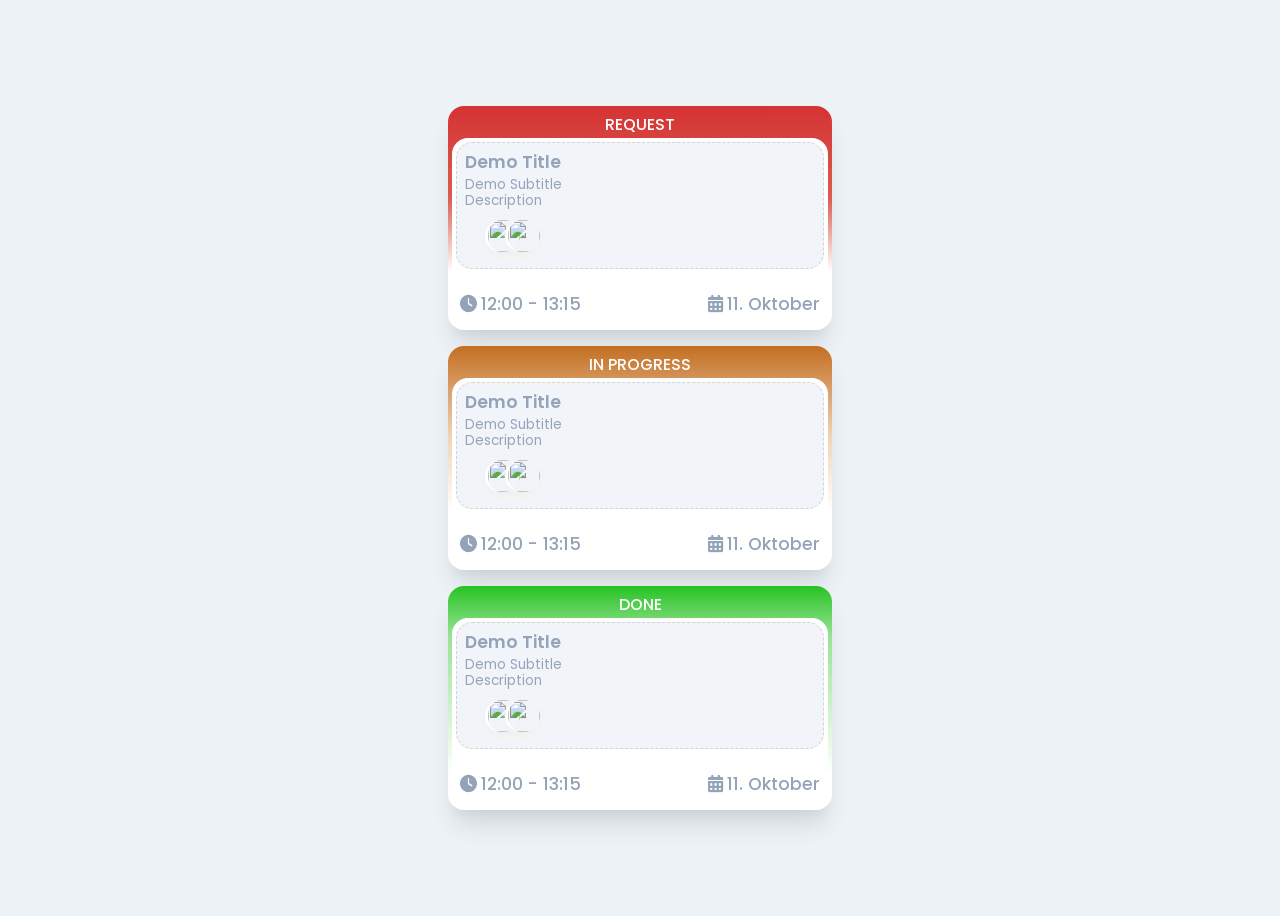
==== index.html @ 045bea0b "init" ====
<!DOCTYPE html>
<html lang="en">

<head>
    <meta charset=utf-8>
    <title>Cards</title>
    <link rel="stylesheet" href="./style.css">
    </style>

</head>

<body class="antialiased bg-gray-200">
    <div class="max-w-6xl mx-auto">
        <div class="flex items-center justify-center min-h-screen">
            <div class="max-w-sm w-full sm:w-1/2 lg:w-1/3 py-6 px-3">
                <div class="card gap-1" data-state="danger">
                    <div class="card-state">Request</div>
                    <div class="card-body">
                        <div class="card-mini">
                            <div class="title">Demo Title</div>
                            <div class="subtitle">Demo Subtitle</div>
                            <div class="description">Description</div>
                            <ul class="avatar-list">
                                <li>
                                    <a href="#"><img src="https://ui-avatars.com/api/?name=Max+Kundenmeister" alt=""
                                            title="Max Kundenmeister" class="rounded-full"></a>
                                </li>
                                <li>
                                    <a href="#"><img src="https://ui-avatars.com/api/?name=Marie+Officekraft" alt=""
                                            title="Marie Officekraft" class="rounded-full"></a>
                                </li>
                                <li>
                                    <a href="#"><img src="https://ui-avatars.com/api/?name=Michael+Experte" alt=""
                                            title="Michael Experte" class="rounded-full"></a>
                                </li>

                            </ul>
                        </div>
                        <div class="range" data-type="date">12:00 - 13:15</div>
                        <div class="date">11. Oktober</div>
                    </div>
                </div>
                <div class="card gap-1" data-state="warning">
                    <div class="card-state">In Progress</div>
                    <div class="card-body">
                        <div class="card-mini">
                            <div class="title">Demo Title</div>
                            <div class="subtitle">Demo Subtitle</div>
                            <div class="description">Description</div>
                            <ul class="avatar-list">
                                <li>
                                    <a href="#"><img src="https://ui-avatars.com/api/?name=Max+Kundenmeister" alt=""
                                            title="Max Kundenmeister" class="rounded-full"></a>
                                </li>
                                <li>
                                    <a href="#"><img src="https://ui-avatars.com/api/?name=Marie+Officekraft" alt=""
                                            title="Marie Officekraft" class="rounded-full"></a>
                                </li>
                                <li>
                                    <a href="#"><img src="https://ui-avatars.com/api/?name=Michael+Experte" alt=""
                                            title="Michael Experte" class="rounded-full"></a>
                                </li>

                            </ul>
                        </div>
                        <div class="range">12:00 - 13:15</div>
                        <div class="date">11. Oktober</div>
                    </div>
                </div>
                <div class="card" data-state="success">
                    <div class="card-state">Done</div>
                    <div class="card-body">
                        <div class="card-mini">
                            <div class="title">Demo Title</div>
                            <div class="subtitle">Demo Subtitle</div>
                            <div class="description">Description</div>
                            <ul class="avatar-list">
                                <li>
                                    <a href="#"><img src="https://ui-avatars.com/api/?name=Max+Kundenmeister" alt=""
                                            title="Max Kundenmeister" class="rounded-full"></a>
                                </li>
                                <li>
                                    <a href="#"><img src="https://ui-avatars.com/api/?name=Marie+Officekraft" alt=""
                                            title="Marie Officekraft" class="rounded-full"></a>
                                </li>
                                <li>
                                    <a href="#"><img src="https://ui-avatars.com/api/?name=Michael+Experte" alt=""
                                            title="Michael Experte" class="rounded-full"></a>
                                </li>

                            </ul>
                        </div>
                        <div class="range">12:00 - 13:15</div>
                        <div class="date">11. Oktober</div>
                    </div>
                </div>
            </div>
        </div>
    </div>
</body>

</html>
---- style.css ----
@import url("https://fonts.googleapis.com/css2?family=Oswald:wght@200..700&family=Poppins:ital,wght@0,100;0,200;0,300;0,400;0,500;0,600;0,700;0,800;0,900;1,100;1,200;1,300;1,400;1,500;1,600;1,700;1,800;1,900&family=Roboto+Condensed:ital,wght@0,100..900;1,100..900&family=Roboto:ital,wght@0,100;0,300;0,400;0,500;0,700;0,900;1,100;1,300;1,400;1,500;1,700;1,900&display=swap");
@font-face {
  font-family: "Font Awesome";
  src: url("assets/fonts/fa/fa-solid-900.eot");
  src: url("assets/fonts/fa/fa-solid-900.woff2") format("woff2"),
    url("assets/fonts/fa/fa-solid-900.woff") format("woff"),
    url("assets/fonts/fa/fa-solid-900.ttf") format("truetype"),
    url("assets/fonts/fa/fa-solid-900.svg#fontawesomesolid") format("svg");
}


:root {
  --list-icon-size: 32px;
  --oswald: "Oswald", sans-serif;
  --poppins: "Poppins", sans-serif;
  --roboto-condensed: "Roboto Condensed", sans-serif;
  --roboto: "Roboto", sans-serif;
  --font-title: var(--poppins);
  --font-sub: var(--poppins);
  --font-state: var(--poppins);
  --font-range: var(--poppins);
  --font-date: var(--poppins);
}

.antialiased {
  -webkit-font-smoothing: antialiased;
  -moz-osx-font-smoothing: grayscale;
}


.bg-gray-200 {
  background-color: #edf2f7;
}

.bg-slate-100 {
  background-color: #f1f5f9;
}

*,
::after,
::before {
  border-width: 0;
  border-style: solid;
  border-color: #e2e8f0;
}

*,
::after,
::before {
  box-sizing: inherit;
}

body {
  display: block;
  margin: 8px;
}

.grid {
  display: grid;
}

.gap-1 {
  margin-bottom: 1rem;
}

.max-w-6xl {
  max-width: 72rem;
}

.mx-auto {
  margin-left: auto;
  margin-right: auto;
}

.min-h-screen {
  min-height: 100vh;
}
.justify-center {
  justify-content: center;
}
.items-center {
  align-items: center;
}
.flex {
  display: flex;
}

@media (min-width: 1024px) {
  .lg\:w-1\/3 {
    width: 33.33333%;
  }
}
@media (min-width: 640px) {
  .sm\:w-1\/2 {
    width: 50%;
  }
}
.w-full {
  width: 100%;
}
.py-6 {
  padding-top: 1.5rem;
  padding-bottom: 1.5rem;
}
.px-3 {
  padding-left: 0.75rem;
  padding-right: 0.75rem;
}
.max-w-sm {
  max-width: 24rem;
}

.card {
  max-height: 16rem;
  height: 14rem;
  overflow: hidden;
  padding-top: 0rem;
  padding-bottom: 0rem;
  padding-left: 0.25rem;
  padding-right: 0.25rem;
  box-shadow: 0 20px 25px -5px rgba(0, 0, 0, 0.1),
    0 10px 10px -5px rgba(0, 0, 0, 0.04);
  border-radius: 1rem;
}

.card[data-state="success"] {
  background: rgb(39, 195, 34);
  background: linear-gradient(
    180deg,
    rgba(39, 195, 34, 1) 0%,
    rgba(151, 226, 149, 1) 22%,
    rgba(255, 255, 255, 1) 84%
  );
}
.card[data-state="warning"] {
  background: rgb(195, 111, 34);
  background: linear-gradient(
    180deg,
    rgba(195, 111, 34, 1) 0%,
    rgba(241, 212, 185, 1) 41%,
    rgba(255, 255, 255, 1) 74%
  );
}
.card[data-state="danger"] {
  background: rgb(213, 51, 51);
  background: linear-gradient(
    180deg,
    rgba(213, 51, 51, 1) 0%,
    rgba(218, 93, 81, 1) 41%,
    rgba(255, 255, 255, 1) 74%
  );
}

.card-state {
  position: relative;
  width: 100%;
  display: flex;
  justify-content: center;
  color: white;
  font-family: var(--font-state);
  font-weight: 500;
  text-transform: uppercase;
  top: 6px;
  height: 1.2rem;
}

.card-body {
  position: relative;
  top: 0.8rem;
  background-color: white;
  border-radius: 1rem;
  height: 80%;
  width: 100%;
}
.date {
  position: absolute;
  bottom: 0;
  right: 0;
  padding-right: 0.5rem;
  color: #94a3b8;
  font-family: var(--font-date);
  font-weight: 500;
  font-size: 13pt;
}

.date::before {
  content: "\f073";
  font-family: "Font Awesome";
  margin-right: 0.25rem;
}

.range {
  position: absolute;
  bottom: 0;
  left: 0;
  padding-left: 0.5rem;
  color: #94a3b8;
  font-family: var(--font-range);
  font-weight: 500;
  font-size: 13pt;
}

.range::before {
  content: "\f017";
  font-family: "Font Awesome";
  margin-right: 0.25rem;
}

.title {
  font-family: var(--font-title);
  position: absolute;
  top: 0.4rem;
  left: 0;
  padding-left: 0.5rem;
  color: #94a3b8;
  font-weight: 600;
  font-size: 13pt;
}
.subtitle {
  font-family: var(--font-title);
  position: absolute;
  top: 2rem;
  left: 0;
  padding-left: 0.5rem;
  color: #94a3b8;
  font-weight: 400;
  font-size: 10pt;
}
.description {
  font-family: var(--font-title);
  position: absolute;
  top: 3rem;
  left: 0;
  padding-left: 0.5rem;
  color: #94a3b8;
  font-weight: 400;
  font-size: 10pt;
}
.card-mini {
  position: relative;
  border-radius: 1rem;
  border: 1px dashed lightgrey;
  top: 4px;
  height: 70%;
  margin-left: 4px;
  margin-right: 4px;
  background-color: #f1f5f9;
}
ul.avatar-list {
  position: absolute;
  bottom: 0;
  left: 0;
  padding-left: 0.5rem;
}

ul.avatar-list li {
  display: inline-block;
  vertical-align: middle;
  width: var(--list-icon-size);
  height: var(--list-icon-size);
}

ul.avatar-list li a {
  display: inline-block;
}

ul.avatar-list li + li {
  margin-left: calc(var(--list-icon-size) * -0.5);
}

ul.avatar-list li + li > a > img {
  box-shadow: 0 6px 9px #f1f1f1;
  border-left: 3px solid #fff;
  width: var(--list-icon-size);
  height: var(--list-icon-size);
  transition: border 0.3s ease-in, box-shadow 0.2s ease-in;
}

ul.avatar-list li > a:hover img {
  position: relative;
  z-index: 5;
  box-shadow: 0 3px 3px #c5c5c5;
}

ul.avatar-list li span {
  text-align: center;
  color: #8e8e8e;
  display: table;
  border-radius: 50%;
  width: var(--list-icon-size);
  height: var(--list-icon-size);
  font-size: 17px;
  background-color: #fff;
  box-shadow: 0 6px 9px #f1f1f1;
  border-left: 2px solid #fff;
}

ul.avatar-list li span i {
  display: table-cell;
  vertical-align: middle;
  font-size: calc(var(--list-icon-size) * 0.4);
}

ul.avatar-list li span > i:after {
  content: "+";
}

.rounded-full {
  border-radius: 9999px;
}

img,
video {
  max-width: 100%;
  height: auto;
}

audio,
canvas,
embed,
iframe,
img,
object,
svg,
video {
  display: block;
  vertical-align: middle;
}

img {
  border-style: solid;
}
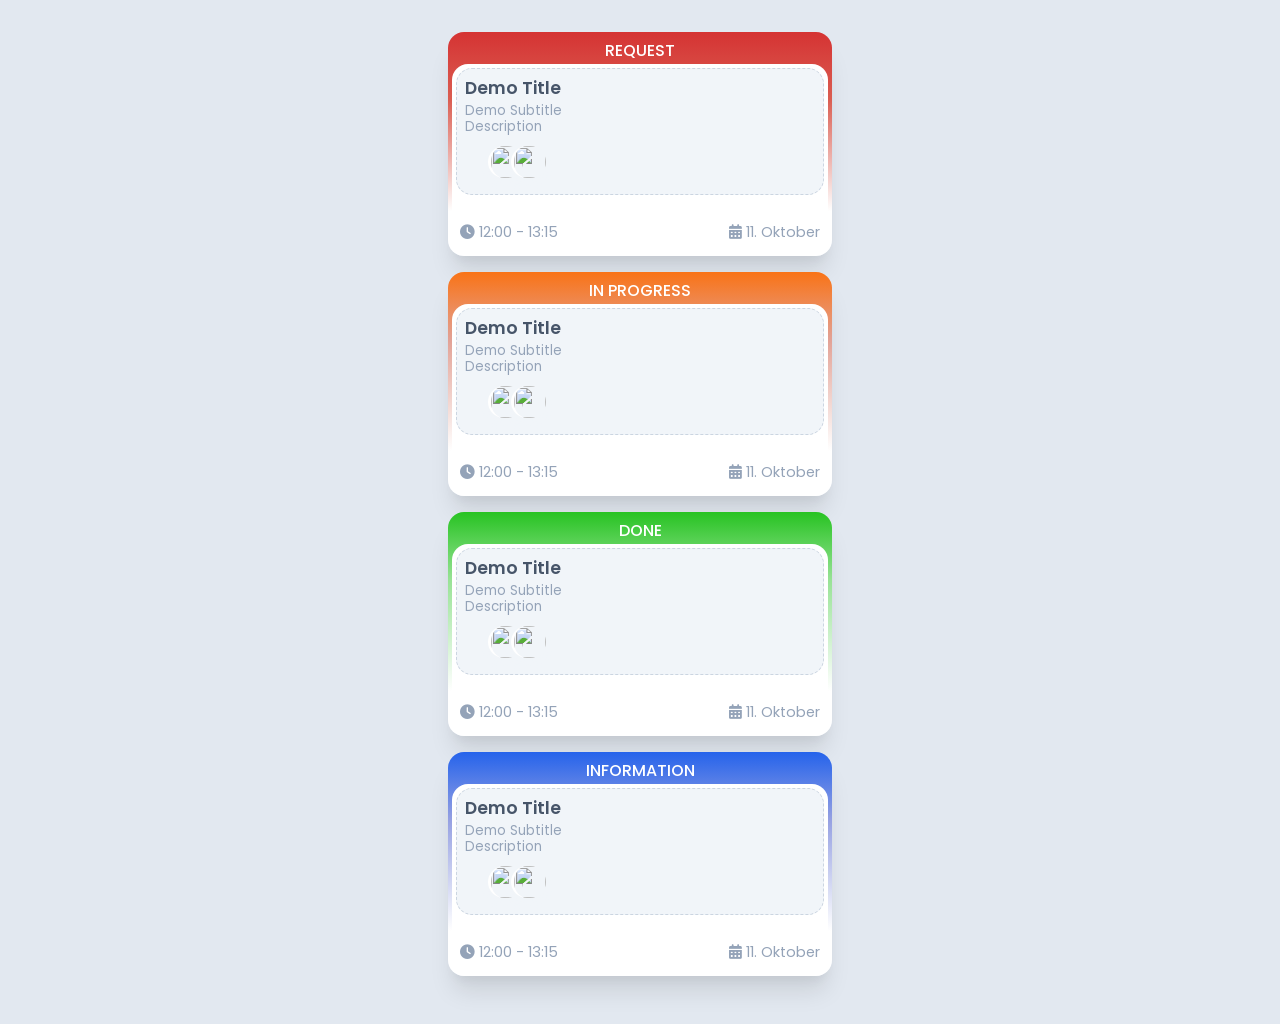
==== commit 34d09ddc: "css colors changed in variables" ====
--- a/index.html
+++ b/index.html
@@ -9,7 +9,7 @@
 
 </head>
 
-<body class="antialiased bg-gray-200">
+<body class="antialiased bg-slate-200">
     <div class="max-w-6xl mx-auto">
         <div class="flex items-center justify-center min-h-screen">
             <div class="max-w-sm w-full sm:w-1/2 lg:w-1/3 py-6 px-3">
@@ -67,7 +67,7 @@
                         <div class="date">11. Oktober</div>
                     </div>
                 </div>
-                <div class="card" data-state="success">
+                <div class="card gap-1" data-state="success">
                     <div class="card-state">Done</div>
                     <div class="card-body">
                         <div class="card-mini">
@@ -94,6 +94,32 @@
                         <div class="date">11. Oktober</div>
                     </div>
                 </div>
+                <div class="card gap-1" data-state="info">
+                    <div class="card-state">Information</div>
+                    <div class="card-body">
+                        <div class="card-mini">
+                            <div class="title">Demo Title</div>
+                            <div class="subtitle">Demo Subtitle</div>
+                            <div class="description">Description</div>
+                            <ul class="avatar-list">
+                                <li>
+                                    <a href="#"><img src="https://ui-avatars.com/api/?name=Max+Kundenmeister" alt=""
+                                            title="Max Kundenmeister" class="rounded-full"></a>
+                                </li>
+                                <li>
+                                    <a href="#"><img src="https://ui-avatars.com/api/?name=Marie+Officekraft" alt=""
+                                            title="Marie Officekraft" class="rounded-full"></a>
+                                </li>
+                                <li>
+                                    <a href="#"><img src="https://ui-avatars.com/api/?name=Michael+Experte" alt=""
+                                            title="Michael Experte" class="rounded-full"></a>
+                                </li>
+                            </ul>
+                        </div>
+                        <div class="range">12:00 - 13:15</div>
+                        <div class="date">11. Oktober</div>
+                    </div>
+                </div>
             </div>
         </div>
     </div>
--- a/style.css
+++ b/style.css
@@ -7,7 +7,6 @@
     url("assets/fonts/fa/fa-solid-900.ttf") format("truetype"),
     url("assets/fonts/fa/fa-solid-900.svg#fontawesomesolid") format("svg");
 }
-
 
 :root {
   --list-icon-size: 32px;
@@ -20,6 +19,28 @@
   --font-state: var(--poppins);
   --font-range: var(--poppins);
   --font-date: var(--poppins);
+  --black10p: rgba(0, 0, 0, 0.1);
+  --black4p: rgba(0, 0, 0, 0.04);
+  --white: rgba(255, 255, 255, 1);
+  --slate100:  rgba(241,245,249,1);
+  --slate200:  rgba(226,232,240,1); 
+  --slate300:  rgba(203,213,225,1);
+  --slate400:  rgba(148,163,184,1);
+  --slate600:  rgba(71,85,105,1);
+  --success100: rgb(39, 195, 34);
+  --success: rgba(39, 195, 34, 1);
+  --success30: rgba(151, 226, 149, 1);
+  --danger100: rgb(213, 51, 51);
+  --danger: rgba(213, 51, 51, 1);
+  --danger30: rgba(218, 93, 81, 1);
+  --info100: rgb(37, 99, 235);
+  --info: rgba(37, 99, 235, 1);
+  --info30: rgba(149, 160, 226, 1);
+  --warning100: rgb(249, 115, 22);
+  --warning: rgba(249, 115, 22, 1);
+  --warning30: rgba(226, 161, 149, 1);
+
+  --offset: -0.4;
 }
 
 .antialiased {
@@ -27,13 +48,12 @@
   -moz-osx-font-smoothing: grayscale;
 }
 
-
-.bg-gray-200 {
-  background-color: #edf2f7;
+.bg-slate-200 {
+  background-color: var(--slate200);
 }
 
 .bg-slate-100 {
-  background-color: #f1f5f9;
+  background-color: var(--slate100);
 }
 
 *,
@@ -41,7 +61,7 @@
 ::before {
   border-width: 0;
   border-style: solid;
-  border-color: #e2e8f0;
+  border-color: var(--slate200);
 }
 
 *,
@@ -118,36 +138,46 @@
   padding-bottom: 0rem;
   padding-left: 0.25rem;
   padding-right: 0.25rem;
-  box-shadow: 0 20px 25px -5px rgba(0, 0, 0, 0.1),
-    0 10px 10px -5px rgba(0, 0, 0, 0.04);
+  box-shadow: 0 20px 25px -5px var(--black10p),
+    0 10px 10px -5px var(--black4p);
   border-radius: 1rem;
 }
 
 .card[data-state="success"] {
-  background: rgb(39, 195, 34);
+  background: var(--success100);
   background: linear-gradient(
     180deg,
-    rgba(39, 195, 34, 1) 0%,
-    rgba(151, 226, 149, 1) 22%,
-    rgba(255, 255, 255, 1) 84%
+    var(--success) 0%,
+    var(--success30) 30%,
+    var(--white) 80%
   );
 }
 .card[data-state="warning"] {
-  background: rgb(195, 111, 34);
+  background:  var(--warning100);
   background: linear-gradient(
     180deg,
-    rgba(195, 111, 34, 1) 0%,
-    rgba(241, 212, 185, 1) 41%,
-    rgba(255, 255, 255, 1) 74%
+    var(--warning) 0%,
+    var(--warning30) 30%,
+    var(--white) 80%
   );
 }
 .card[data-state="danger"] {
-  background: rgb(213, 51, 51);
+  background: var(--danger100);
   background: linear-gradient(
     180deg,
-    rgba(213, 51, 51, 1) 0%,
-    rgba(218, 93, 81, 1) 41%,
-    rgba(255, 255, 255, 1) 74%
+    var(--danger) 0%,
+    var(--danger30) 30%,
+    var(--white) 80%
+  );
+}
+
+.card[data-state="info"] {
+  background: var(--info100);
+  background: linear-gradient(
+    180deg,
+    var(--info) 0%,
+    var(--info30) 30%,
+    var(--white) 80%
   );
 }
 
@@ -156,7 +186,7 @@
   width: 100%;
   display: flex;
   justify-content: center;
-  color: white;
+  color: var(--white);
   font-family: var(--font-state);
   font-weight: 500;
   text-transform: uppercase;
@@ -167,7 +197,7 @@
 .card-body {
   position: relative;
   top: 0.8rem;
-  background-color: white;
+  background-color: var(--white);
   border-radius: 1rem;
   height: 80%;
   width: 100%;
@@ -177,10 +207,10 @@
   bottom: 0;
   right: 0;
   padding-right: 0.5rem;
-  color: #94a3b8;
+  color: var(--slate400);
   font-family: var(--font-date);
-  font-weight: 500;
-  font-size: 13pt;
+  font-weight: 400;
+  font-size: 11pt;
 }
 
 .date::before {
@@ -194,10 +224,10 @@
   bottom: 0;
   left: 0;
   padding-left: 0.5rem;
-  color: #94a3b8;
+  color: var(--slate400);
   font-family: var(--font-range);
-  font-weight: 500;
-  font-size: 13pt;
+  font-weight: 400;
+  font-size: 11pt;
 }
 
 .range::before {
@@ -212,7 +242,7 @@
   top: 0.4rem;
   left: 0;
   padding-left: 0.5rem;
-  color: #94a3b8;
+  color: var(--slate600);
   font-weight: 600;
   font-size: 13pt;
 }
@@ -222,7 +252,7 @@
   top: 2rem;
   left: 0;
   padding-left: 0.5rem;
-  color: #94a3b8;
+  color: var(--slate400);
   font-weight: 400;
   font-size: 10pt;
 }
@@ -232,19 +262,19 @@
   top: 3rem;
   left: 0;
   padding-left: 0.5rem;
-  color: #94a3b8;
+  color: var(--slate400);
   font-weight: 400;
   font-size: 10pt;
 }
 .card-mini {
   position: relative;
   border-radius: 1rem;
-  border: 1px dashed lightgrey;
+  border: 1px dashed var(--slate300);
   top: 4px;
   height: 70%;
   margin-left: 4px;
   margin-right: 4px;
-  background-color: #f1f5f9;
+  background-color: var(--slate100);
 }
 ul.avatar-list {
   position: absolute;
@@ -265,12 +295,12 @@
 }
 
 ul.avatar-list li + li {
-  margin-left: calc(var(--list-icon-size) * -0.5);
+  margin-left: calc(var(--list-icon-size) * var(--offset));
 }
 
 ul.avatar-list li + li > a > img {
-  box-shadow: 0 6px 9px #f1f1f1;
-  border-left: 3px solid #fff;
+  box-shadow: 0 6px 9px var(--slate100);
+  border-left: 3px solid var(--white);
   width: var(--list-icon-size);
   height: var(--list-icon-size);
   transition: border 0.3s ease-in, box-shadow 0.2s ease-in;
@@ -279,20 +309,20 @@
 ul.avatar-list li > a:hover img {
   position: relative;
   z-index: 5;
-  box-shadow: 0 3px 3px #c5c5c5;
+  box-shadow: 0 3px 3px var(--slate300);
 }
 
 ul.avatar-list li span {
   text-align: center;
-  color: #8e8e8e;
+  color: var(--slate400);
   display: table;
   border-radius: 50%;
   width: var(--list-icon-size);
   height: var(--list-icon-size);
   font-size: 17px;
-  background-color: #fff;
-  box-shadow: 0 6px 9px #f1f1f1;
-  border-left: 2px solid #fff;
+  background-color: var(--white);
+  box-shadow: 0 6px 9px var(--slate100);
+  border-left: 2px solid var(--white);
 }
 
 ul.avatar-list li span i {
@@ -324,7 +354,7 @@
 svg,
 video {
   display: block;
-  vertical-align: middle;
+  /* vertical-align: middle; */
 }
 
 img {
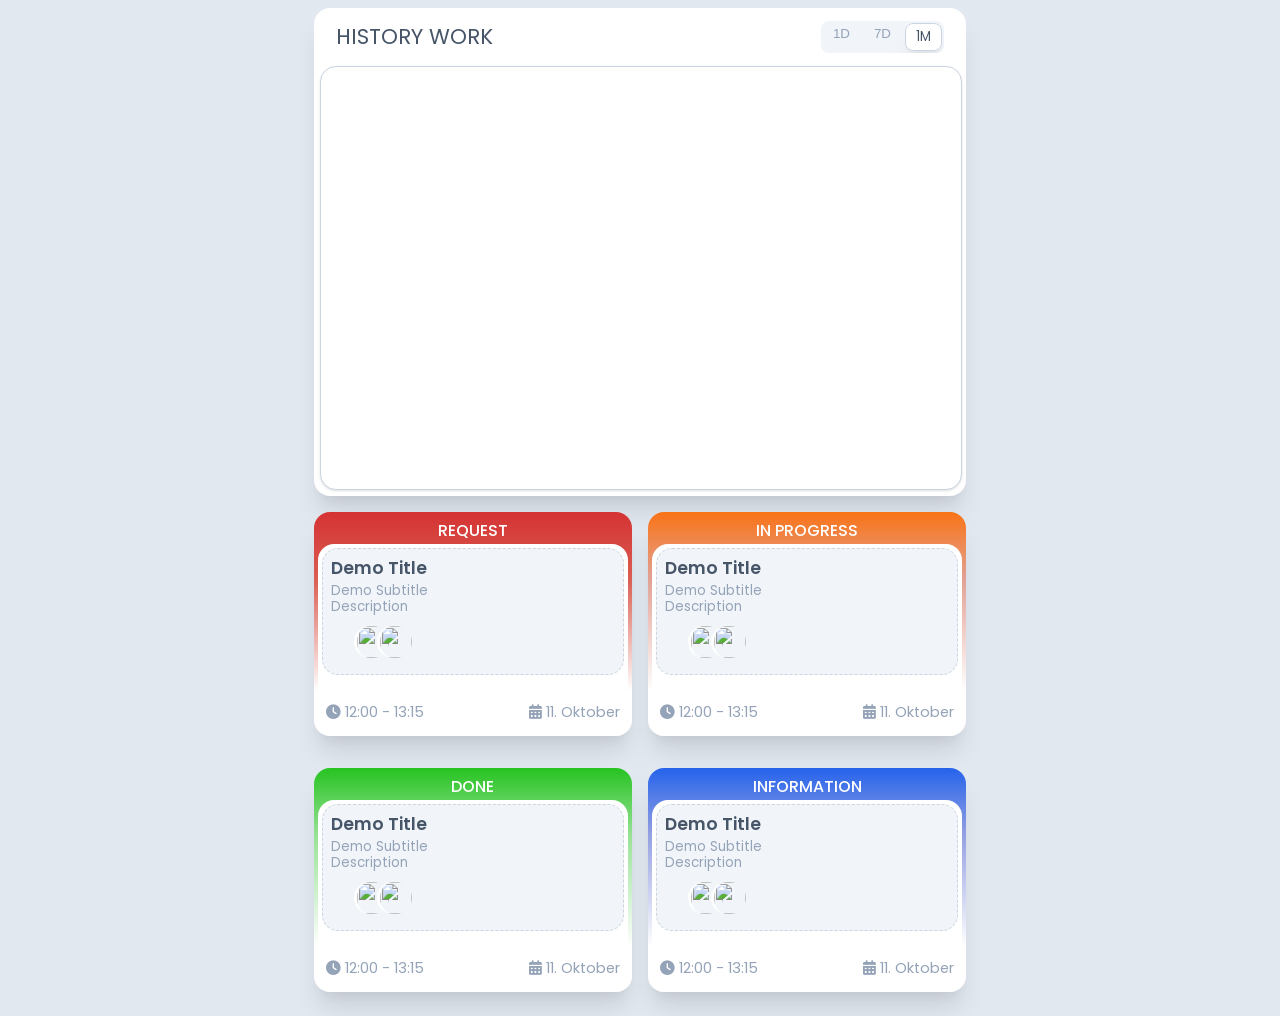
==== commit 747bfcb4: "new popup-card added" ====
--- a/index.html
+++ b/index.html
@@ -12,112 +12,135 @@
 <body class="antialiased bg-slate-200">
     <div class="max-w-6xl mx-auto">
         <div class="flex items-center justify-center min-h-screen">
-            <div class="max-w-sm w-full sm:w-1/2 lg:w-1/3 py-6 px-3">
-                <div class="card gap-1" data-state="danger">
-                    <div class="card-state">Request</div>
-                    <div class="card-body">
-                        <div class="card-mini">
-                            <div class="title">Demo Title</div>
-                            <div class="subtitle">Demo Subtitle</div>
-                            <div class="description">Description</div>
-                            <ul class="avatar-list">
-                                <li>
-                                    <a href="#"><img src="https://ui-avatars.com/api/?name=Max+Kundenmeister" alt=""
-                                            title="Max Kundenmeister" class="rounded-full"></a>
-                                </li>
-                                <li>
-                                    <a href="#"><img src="https://ui-avatars.com/api/?name=Marie+Officekraft" alt=""
-                                            title="Marie Officekraft" class="rounded-full"></a>
-                                </li>
-                                <li>
-                                    <a href="#"><img src="https://ui-avatars.com/api/?name=Michael+Experte" alt=""
-                                            title="Michael Experte" class="rounded-full"></a>
-                                </li>
+            <!-- <div class="max-w-sm w-full sm:w-1/2 lg:w-1/3 py-6 px-3"> -->
+            <div>
+                <div class="popup-card gap-1">
+                    <div class="popup-card-header">
+                        <div class="popup-card-title-left">History Work</div>
+                        <div class="popup-card-select-right">
+                            <!-- <nav> -->
+                                <input type="radio" id="x1" name="x"/>
+                                <label for="x1">1D</label>
+                                
+                                <input type="radio" id="x2" name="x"/>
+                                <label for="x2">7D</label>
+                                
+                                <input type="radio" id="x3" name="x" checked/>
+                                <label for="x3">1M</label>
+                            <!-- </nav> -->
+                        </div>
+                    </div>
+                    <div class="popup-card-body">
 
-                            </ul>
-                        </div>
-                        <div class="range" data-type="date">12:00 - 13:15</div>
-                        <div class="date">11. Oktober</div>
                     </div>
                 </div>
-                <div class="card gap-1" data-state="warning">
-                    <div class="card-state">In Progress</div>
-                    <div class="card-body">
-                        <div class="card-mini">
-                            <div class="title">Demo Title</div>
-                            <div class="subtitle">Demo Subtitle</div>
-                            <div class="description">Description</div>
-                            <ul class="avatar-list">
-                                <li>
-                                    <a href="#"><img src="https://ui-avatars.com/api/?name=Max+Kundenmeister" alt=""
-                                            title="Max Kundenmeister" class="rounded-full"></a>
-                                </li>
-                                <li>
-                                    <a href="#"><img src="https://ui-avatars.com/api/?name=Marie+Officekraft" alt=""
-                                            title="Marie Officekraft" class="rounded-full"></a>
-                                </li>
-                                <li>
-                                    <a href="#"><img src="https://ui-avatars.com/api/?name=Michael+Experte" alt=""
-                                            title="Michael Experte" class="rounded-full"></a>
-                                </li>
+                <div class="grid grid-cols-2 gap-4">
+                    <div class="card gap-1" data-state="danger">
+                        <div class="card-state">Request</div>
+                        <div class="card-body">
+                            <div class="card-mini">
+                                <div class="title">Demo Title</div>
+                                <div class="subtitle">Demo Subtitle</div>
+                                <div class="description">Description</div>
+                                <ul class="avatar-list">
+                                    <li>
+                                        <a href="#"><img src="https://ui-avatars.com/api/?name=Max+Kundenmeister" alt=""
+                                                title="Max Kundenmeister" class="rounded-full"></a>
+                                    </li>
+                                    <li>
+                                        <a href="#"><img src="https://ui-avatars.com/api/?name=Marie+Officekraft" alt=""
+                                                title="Marie Officekraft" class="rounded-full"></a>
+                                    </li>
+                                    <li>
+                                        <a href="#"><img src="https://ui-avatars.com/api/?name=Michael+Experte" alt=""
+                                                title="Michael Experte" class="rounded-full"></a>
+                                    </li>
 
-                            </ul>
+                                </ul>
+                            </div>
+                            <div class="range" data-type="date">12:00 - 13:15</div>
+                            <div class="date">11. Oktober</div>
                         </div>
-                        <div class="range">12:00 - 13:15</div>
-                        <div class="date">11. Oktober</div>
                     </div>
-                </div>
-                <div class="card gap-1" data-state="success">
-                    <div class="card-state">Done</div>
-                    <div class="card-body">
-                        <div class="card-mini">
-                            <div class="title">Demo Title</div>
-                            <div class="subtitle">Demo Subtitle</div>
-                            <div class="description">Description</div>
-                            <ul class="avatar-list">
-                                <li>
-                                    <a href="#"><img src="https://ui-avatars.com/api/?name=Max+Kundenmeister" alt=""
-                                            title="Max Kundenmeister" class="rounded-full"></a>
-                                </li>
-                                <li>
-                                    <a href="#"><img src="https://ui-avatars.com/api/?name=Marie+Officekraft" alt=""
-                                            title="Marie Officekraft" class="rounded-full"></a>
-                                </li>
-                                <li>
-                                    <a href="#"><img src="https://ui-avatars.com/api/?name=Michael+Experte" alt=""
-                                            title="Michael Experte" class="rounded-full"></a>
-                                </li>
+                    <div class="card gap-1" data-state="warning">
+                        <div class="card-state">In Progress</div>
+                        <div class="card-body">
+                            <div class="card-mini">
+                                <div class="title">Demo Title</div>
+                                <div class="subtitle">Demo Subtitle</div>
+                                <div class="description">Description</div>
+                                <ul class="avatar-list">
+                                    <li>
+                                        <a href="#"><img src="https://ui-avatars.com/api/?name=Max+Kundenmeister" alt=""
+                                                title="Max Kundenmeister" class="rounded-full"></a>
+                                    </li>
+                                    <li>
+                                        <a href="#"><img src="https://ui-avatars.com/api/?name=Marie+Officekraft" alt=""
+                                                title="Marie Officekraft" class="rounded-full"></a>
+                                    </li>
+                                    <li>
+                                        <a href="#"><img src="https://ui-avatars.com/api/?name=Michael+Experte" alt=""
+                                                title="Michael Experte" class="rounded-full"></a>
+                                    </li>
 
-                            </ul>
+                                </ul>
+                            </div>
+                            <div class="range">12:00 - 13:15</div>
+                            <div class="date">11. Oktober</div>
                         </div>
-                        <div class="range">12:00 - 13:15</div>
-                        <div class="date">11. Oktober</div>
                     </div>
-                </div>
-                <div class="card gap-1" data-state="info">
-                    <div class="card-state">Information</div>
-                    <div class="card-body">
-                        <div class="card-mini">
-                            <div class="title">Demo Title</div>
-                            <div class="subtitle">Demo Subtitle</div>
-                            <div class="description">Description</div>
-                            <ul class="avatar-list">
-                                <li>
-                                    <a href="#"><img src="https://ui-avatars.com/api/?name=Max+Kundenmeister" alt=""
-                                            title="Max Kundenmeister" class="rounded-full"></a>
-                                </li>
-                                <li>
-                                    <a href="#"><img src="https://ui-avatars.com/api/?name=Marie+Officekraft" alt=""
-                                            title="Marie Officekraft" class="rounded-full"></a>
-                                </li>
-                                <li>
-                                    <a href="#"><img src="https://ui-avatars.com/api/?name=Michael+Experte" alt=""
-                                            title="Michael Experte" class="rounded-full"></a>
-                                </li>
-                            </ul>
+                    <div class="card gap-1" data-state="success">
+                        <div class="card-state">Done</div>
+                        <div class="card-body">
+                            <div class="card-mini">
+                                <div class="title">Demo Title</div>
+                                <div class="subtitle">Demo Subtitle</div>
+                                <div class="description">Description</div>
+                                <ul class="avatar-list">
+                                    <li>
+                                        <a href="#"><img src="https://ui-avatars.com/api/?name=Max+Kundenmeister" alt=""
+                                                title="Max Kundenmeister" class="rounded-full"></a>
+                                    </li>
+                                    <li>
+                                        <a href="#"><img src="https://ui-avatars.com/api/?name=Marie+Officekraft" alt=""
+                                                title="Marie Officekraft" class="rounded-full"></a>
+                                    </li>
+                                    <li>
+                                        <a href="#"><img src="https://ui-avatars.com/api/?name=Michael+Experte" alt=""
+                                                title="Michael Experte" class="rounded-full"></a>
+                                    </li>
+
+                                </ul>
+                            </div>
+                            <div class="range">12:00 - 13:15</div>
+                            <div class="date">11. Oktober</div>
                         </div>
-                        <div class="range">12:00 - 13:15</div>
-                        <div class="date">11. Oktober</div>
+                    </div>
+                    <div class="card gap-1" data-state="info">
+                        <div class="card-state">Information</div>
+                        <div class="card-body">
+                            <div class="card-mini">
+                                <div class="title">Demo Title</div>
+                                <div class="subtitle">Demo Subtitle</div>
+                                <div class="description">Description</div>
+                                <ul class="avatar-list">
+                                    <li>
+                                        <a href="#"><img src="https://ui-avatars.com/api/?name=Max+Kundenmeister" alt=""
+                                                title="Max Kundenmeister" class="rounded-full"></a>
+                                    </li>
+                                    <li>
+                                        <a href="#"><img src="https://ui-avatars.com/api/?name=Marie+Officekraft" alt=""
+                                                title="Marie Officekraft" class="rounded-full"></a>
+                                    </li>
+                                    <li>
+                                        <a href="#"><img src="https://ui-avatars.com/api/?name=Michael+Experte" alt=""
+                                                title="Michael Experte" class="rounded-full"></a>
+                                    </li>
+                                </ul>
+                            </div>
+                            <div class="range">12:00 - 13:15</div>
+                            <div class="date">11. Oktober</div>
+                        </div>
                     </div>
                 </div>
             </div>
--- a/style.css
+++ b/style.css
@@ -22,11 +22,11 @@
   --black10p: rgba(0, 0, 0, 0.1);
   --black4p: rgba(0, 0, 0, 0.04);
   --white: rgba(255, 255, 255, 1);
-  --slate100:  rgba(241,245,249,1);
-  --slate200:  rgba(226,232,240,1); 
-  --slate300:  rgba(203,213,225,1);
-  --slate400:  rgba(148,163,184,1);
-  --slate600:  rgba(71,85,105,1);
+  --slate100: rgba(241, 245, 249, 1);
+  --slate200: rgba(226, 232, 240, 1);
+  --slate300: rgba(203, 213, 225, 1);
+  --slate400: rgba(148, 163, 184, 1);
+  --slate600: rgba(71, 85, 105, 1);
   --success100: rgb(39, 195, 34);
   --success: rgba(39, 195, 34, 1);
   --success30: rgba(151, 226, 149, 1);
@@ -75,12 +75,32 @@
   margin: 8px;
 }
 
+.grid-cols-2 {
+  grid-template-columns: repeat(2, minmax(0, 1fr));
+}
+
+.grid-cols-3 {
+  grid-template-columns: repeat(3, minmax(0, 1fr));
+}
+
+.grid-cols-4 {
+  grid-template-columns: repeat(4, minmax(0, 1fr));
+}
+
 .grid {
   display: grid;
 }
 
+.gap-4 {
+  gap: 1rem;
+}
+
 .gap-1 {
   margin-bottom: 1rem;
+}
+
+.gap-2 {
+  gap: 0.5rem;
 }
 
 .max-w-6xl {
@@ -138,8 +158,7 @@
   padding-bottom: 0rem;
   padding-left: 0.25rem;
   padding-right: 0.25rem;
-  box-shadow: 0 20px 25px -5px var(--black10p),
-    0 10px 10px -5px var(--black4p);
+  box-shadow: 0 20px 25px -5px var(--black10p), 0 10px 10px -5px var(--black4p);
   border-radius: 1rem;
 }
 
@@ -153,7 +172,7 @@
   );
 }
 .card[data-state="warning"] {
-  background:  var(--warning100);
+  background: var(--warning100);
   background: linear-gradient(
     180deg,
     var(--warning) 0%,
@@ -360,3 +379,97 @@
 img {
   border-style: solid;
 }
+
+/* SCHEDULE POPUP*/
+.popup-card {
+  max-height: 40rem;
+  height: 30rem;
+  max-width: 60rem;
+  width: 40rem;
+  overflow: hidden;
+  padding-top: 0rem;
+  padding-bottom: 0.5rem;
+  padding-left: 0.4rem;
+  padding-right: 0.4rem;
+  background-color: var(--white);
+  box-shadow: 0 20px 25px -5px var(--black10p), 0 10px 10px -5px var(--black4p);
+  border-radius: 1rem;
+}
+
+.popup-card-body {
+  position: relative;
+  top: 1.6rem;
+  background-color: var(--white);
+  border-radius: 1rem;
+  border: 1px solid var(--slate300);
+  box-shadow: 0 1px 3px 0 var(--black10p), 0 1px 2px -1px var(--black10p);
+  width: 100%;
+  height: 88%;
+}
+
+.popup-card-header{
+  position: relative;
+  display: flex;
+  justify-content:space-between;
+  top: 0.8rem;
+  padding-left: 1rem;
+  padding-right: 1rem;
+  height: 2rem;
+}
+
+.popup-card-title-left {
+  position: relative;
+  display: flex;
+  color: var(--slate600);
+  font-family: var(--font-state);
+  font-weight: 400;
+  font-size: 16pt;
+  text-transform: uppercase;
+  height: 1.2rem;
+}
+.popup-card-select-right {
+  position: relative;
+  display: flex;
+  background-color: var(--slate100);
+  color: var(--slate600);
+  font-family: var(--font-state);
+  font-weight: 400;
+  font-size: 12pt;
+  text-transform: uppercase;
+  border-radius: .5rem;
+  width: fit-content;
+  overflow: hidden;
+  display: flex;
+  flex-direction: row;
+  flex-wrap: no-wrap;
+}
+
+
+.popup-card-select-right input{ display: none; }
+
+.popup-card-select-right label{
+  font-family: var(--font-state);
+  font-weight: 300;
+  color: var(--slate400);
+  font-size: 10pt;
+  border-radius: 8px;
+  margin: 2px;
+  padding: 3px 10px;
+  cursor: pointer;
+  transition: all 0.3s;
+}
+
+.popup-card-select-right label:last-of-type{ border-right: 0; }
+
+.popup-card-select-right label:hover{
+  background: var(--slate200);
+}
+.popup-card-select-right input:checked + label{
+  font-family: var(--font-state);
+  font-weight: 400;
+  background: var(--white);
+  color: var(--slate600);
+  border: 1px solid var(--slate300);
+  box-shadow: 0 20px 25px -5px var(--black10p), 0 10px 10px -5px var(--black4p);
+}
+/* END SCHEDULE POPUP*/
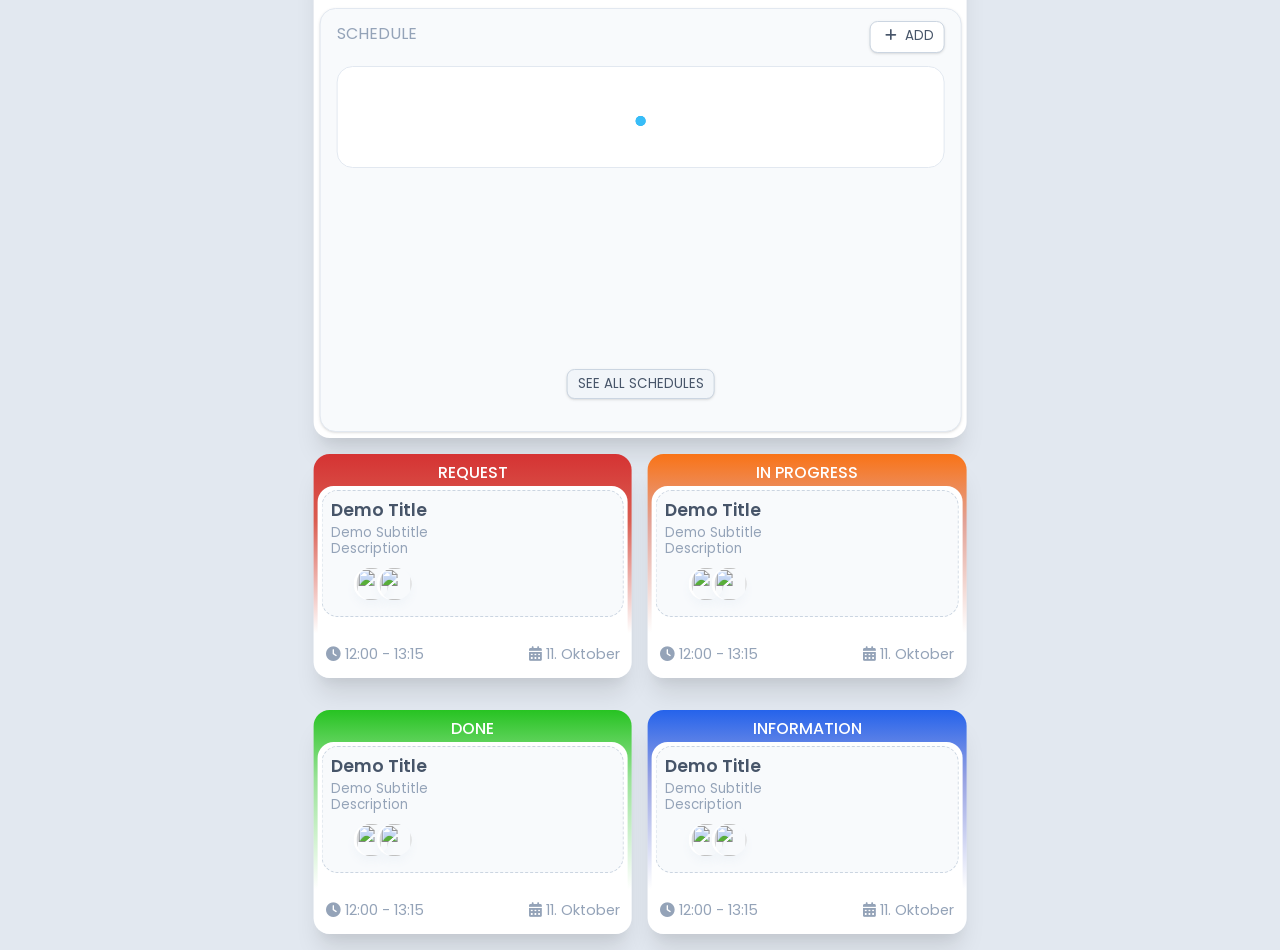
==== commit 8ae6e8d3: "new popup-card updated" ====
--- a/index.html
+++ b/index.html
@@ -11,7 +11,8 @@
 
 <body class="antialiased bg-slate-200">
     <div class="max-w-6xl mx-auto">
-        <div class="flex items-center justify-center min-h-screen">
+        <div class="header">Cards</div>
+        <div class="flex center-vh">
             <!-- <div class="max-w-sm w-full sm:w-1/2 lg:w-1/3 py-6 px-3"> -->
             <div>
                 <div class="popup-card gap-1">
@@ -19,19 +20,32 @@
                         <div class="popup-card-title-left">History Work</div>
                         <div class="popup-card-select-right">
                             <!-- <nav> -->
-                                <input type="radio" id="x1" name="x"/>
-                                <label for="x1">1D</label>
-                                
-                                <input type="radio" id="x2" name="x"/>
-                                <label for="x2">7D</label>
-                                
-                                <input type="radio" id="x3" name="x" checked/>
-                                <label for="x3">1M</label>
+                            <input type="radio" id="x1" name="x" />
+                            <label for="x1">1D</label>
+
+                            <input type="radio" id="x2" name="x" />
+                            <label for="x2">7D</label>
+
+                            <input type="radio" id="x3" name="x" checked />
+                            <label for="x3">1M</label>
                             <!-- </nav> -->
                         </div>
                     </div>
                     <div class="popup-card-body">
-
+                        <div class="popup-body-header">
+                            <div class="popup-body-header-left">
+                                Schedule
+                            </div>
+                            <button class="popup-body-header-right" id="add" name="add">Add</button>
+                        </div>
+                        <div class="task">
+                            <span class="ping center-vh">
+                                <div class="animate-ping"></div>
+                            </span>
+                        </div>
+                        <div class="popup-body-footer"> <button class="popup-body-footer-button">See all
+                                schedules</button>
+                        </div>
                     </div>
                 </div>
                 <div class="grid grid-cols-2 gap-4">
--- a/style.css
+++ b/style.css
@@ -22,6 +22,7 @@
   --black10p: rgba(0, 0, 0, 0.1);
   --black4p: rgba(0, 0, 0, 0.04);
   --white: rgba(255, 255, 255, 1);
+  --slate50: rgba(248, 250, 252, 1);
   --slate100: rgba(241, 245, 249, 1);
   --slate200: rgba(226, 232, 240, 1);
   --slate300: rgba(203, 213, 225, 1);
@@ -48,6 +49,13 @@
   -moz-osx-font-smoothing: grayscale;
 }
 
+.center-vh{
+  position: absolute;
+  top: 50%;
+  left: 50%;
+  transform: translate(-50%, -50%);
+}
+
 .bg-slate-200 {
   background-color: var(--slate200);
 }
@@ -73,6 +81,19 @@
 body {
   display: block;
   margin: 8px;
+}
+
+.header{
+  display: flex;
+  justify-content: center;
+  align-items: center;
+  font-family: var(--roboto-condensed);
+  font-weight: 600;
+  font-size: 40pt;
+  text-transform: uppercase;
+  color: var(--slate400);
+  text-shadow: 0 20px 25px -5px var(--black10p), 0 10px 10px -5px var(--black4p);
+
 }
 
 .grid-cols-2 {
@@ -293,7 +314,7 @@
   height: 70%;
   margin-left: 4px;
   margin-right: 4px;
-  background-color: var(--slate100);
+  background-color: var(--slate50);
 }
 ul.avatar-list {
   position: absolute;
@@ -399,9 +420,9 @@
 .popup-card-body {
   position: relative;
   top: 1.6rem;
-  background-color: var(--white);
+  background-color: var(--slate50);
   border-radius: 1rem;
-  border: 1px solid var(--slate300);
+  border: 1px solid var(--slate200);
   box-shadow: 0 1px 3px 0 var(--black10p), 0 1px 2px -1px var(--black10p);
   width: 100%;
   height: 88%;
@@ -472,4 +493,131 @@
   border: 1px solid var(--slate300);
   box-shadow: 0 20px 25px -5px var(--black10p), 0 10px 10px -5px var(--black4p);
 }
+
+.popup-body-header{
+  position: relative;
+  display: flex;
+  justify-content:space-between;
+  top: 0.8rem;
+  padding-left: 1rem;
+  padding-right: 1rem;
+  height: 2rem;
+}
+
+.popup-body-header-left {
+  position: relative;
+  display: flex;
+  color: var(--slate400);
+  font-family: var(--font-state);
+  font-weight: 400;
+  font-size: 12pt;
+  text-transform: uppercase;
+  height: 1.2rem;
+}
+
+.popup-body-header-right {
+  position: relative;
+  display: flex;
+  border-radius: 8px;
+  padding: 4px 10px;
+  font-family: var(--font-state);
+  font-weight: 400;
+  font-size: 10pt;
+  text-transform: uppercase;
+  background-color: var(--white);
+  color: var(--slate600);
+  border: 1px solid var(--slate300);
+  box-shadow: 0 1px 3px 0 var(--black10p), 0 1px 2px -1px var(--black10p);
+}
+
+.popup-body-header-right::before {
+  content: "\2b";
+  font-family: "Font Awesome";
+  margin-right: 0.25rem;
+  padding: 2px 4px;
+}
+
+.popup-body-header-right:active {
+  box-shadow: 0 20px 25px -5px var(--black10p), 0 10px 10px -5px var(--black4p);
+}
+
+.popup-body-header-right:hover {
+  cursor: pointer;
+}
+
+.popup-body-footer{
+  position: absolute;
+  display: flex;
+  justify-content: center;
+  align-items: center;
+  bottom: 2rem;
+  width: 100%;
+}
+
+.popup-body-footer-button {
+  position: relative;
+  display: flex;
+  border-radius: 8px;
+  padding: 4px 10px;
+  font-family: var(--font-state);
+  font-weight: 400;
+  font-size: 10pt;
+  text-transform: uppercase;
+  background-color: var(--slate100);
+  color: var(--slate600);
+  border: 1px solid var(--slate300);
+  box-shadow: 0 1px 3px 0 var(--black10p), 0 1px 2px -1px var(--black10p);
+}
+
+.popup-body-footer-button:active {
+  box-shadow: 0 20px 25px -5px var(--black10p), 0 10px 10px -5px var(--black4p);
+}
+
+.popup-body-footer-button:hover {
+  cursor: pointer;
+}
+
+.task {
+  position: relative;
+  top: 1.6rem;
+  margin-left: 1rem;
+  margin-right: 1rem;
+  height: 100px;
+  background-color: var(--white);
+  border-radius: 1rem;
+  border: 1px solid var(--slate200);
+}
+
+.ping {
+  position: relative;
+  display: inline-flex;
+  --bg-opacity: 1;
+  background-color: rgb(14 165 233 / var(--bg-opacity));
+  height: 10px;
+  width: 10px;
+  border-radius: 9999px;
+}
+
 /* END SCHEDULE POPUP*/
+
+
+/* ANIMATIONS */
+
+.animate-ping {
+  --bg-opacity: 1;
+  background-color: rgb(56 189 248 / var(--bg-opacity));
+  height: 10px;
+  width: 10px;
+  border-radius: 9999px;
+  animation: ping 1s cubic-bezier(0,0,.2,1) infinite;
+}
+
+@keyframes ping {
+  75%, 100% {
+    transform: scale(2);
+    opacity: 0;
+  }
+}
+
+
+/* END ANIMATIONS */
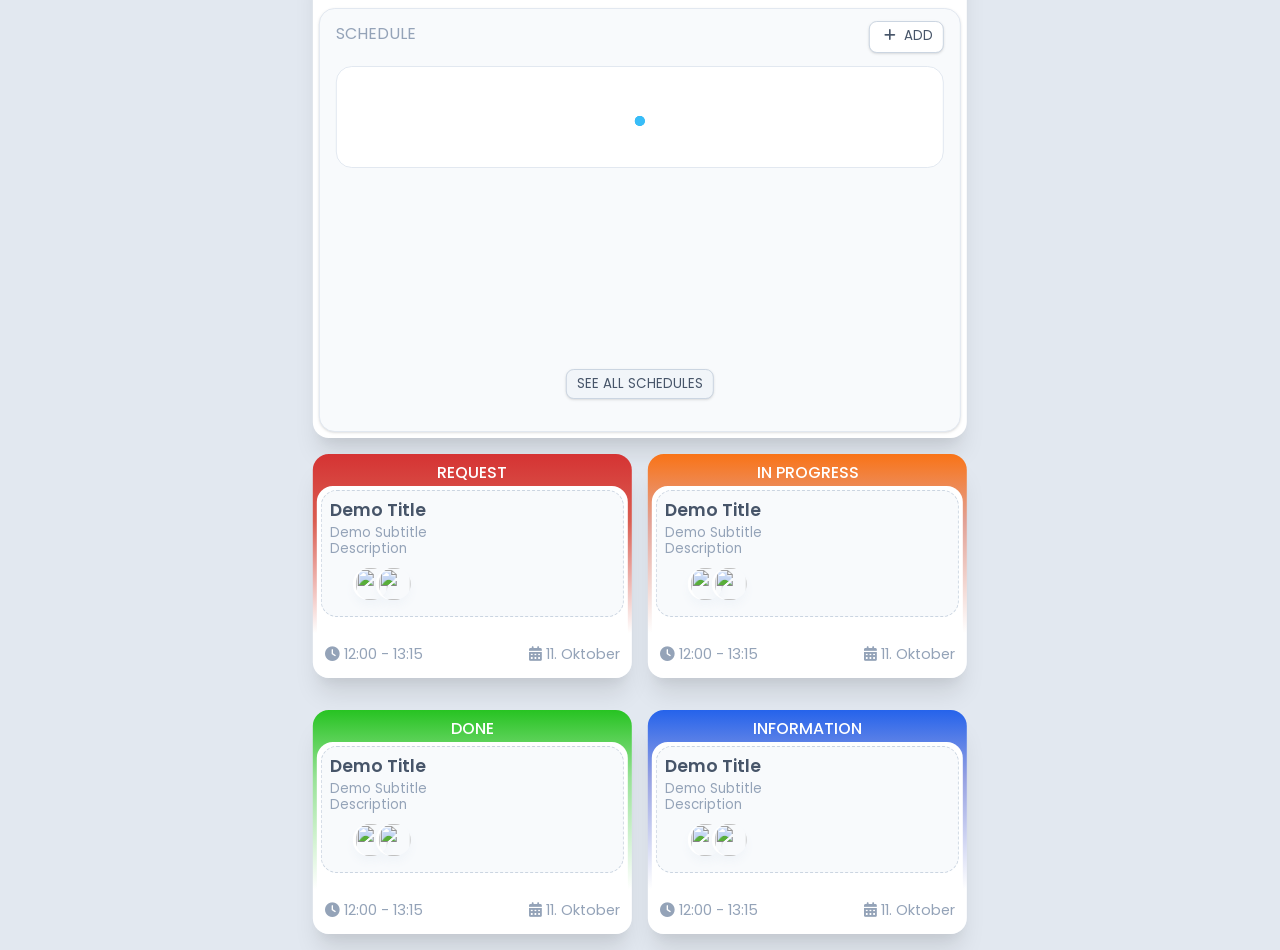
==== commit cf345bc2: "small changes page header etc." ====
--- a/index.html
+++ b/index.html
@@ -11,7 +11,7 @@
 
 <body class="antialiased bg-slate-200">
     <div class="max-w-6xl mx-auto">
-        <div class="header">Cards</div>
+        <div class="header"></div>
         <div class="flex center-vh">
             <!-- <div class="max-w-sm w-full sm:w-1/2 lg:w-1/3 py-6 px-3"> -->
             <div>
--- a/style.css
+++ b/style.css
@@ -83,7 +83,8 @@
   margin: 8px;
 }
 
-.header{
+.header::before{
+  content: 'Cards';
   display: flex;
   justify-content: center;
   align-items: center;
@@ -93,7 +94,19 @@
   text-transform: uppercase;
   color: var(--slate400);
   text-shadow: 0 20px 25px -5px var(--black10p), 0 10px 10px -5px var(--black4p);
-
+}
+
+.header::after{
+  content: 'created by Maik';
+  display: flex;
+  justify-content: center;
+  align-items: center;
+  font-family: var(--roboto-condensed);
+  font-weight: 600;
+  font-size: 10pt;
+  text-transform: uppercase;
+  color: var(--slate400);
+  text-shadow: 0 20px 25px -5px var(--black10p), 0 10px 10px -5px var(--black4p);
 }
 
 .grid-cols-2 {
@@ -411,7 +424,7 @@
   padding-top: 0rem;
   padding-bottom: 0.5rem;
   padding-left: 0.4rem;
-  padding-right: 0.4rem;
+  padding-right: 0.5rem;
   background-color: var(--white);
   box-shadow: 0 20px 25px -5px var(--black10p), 0 10px 10px -5px var(--black4p);
   border-radius: 1rem;
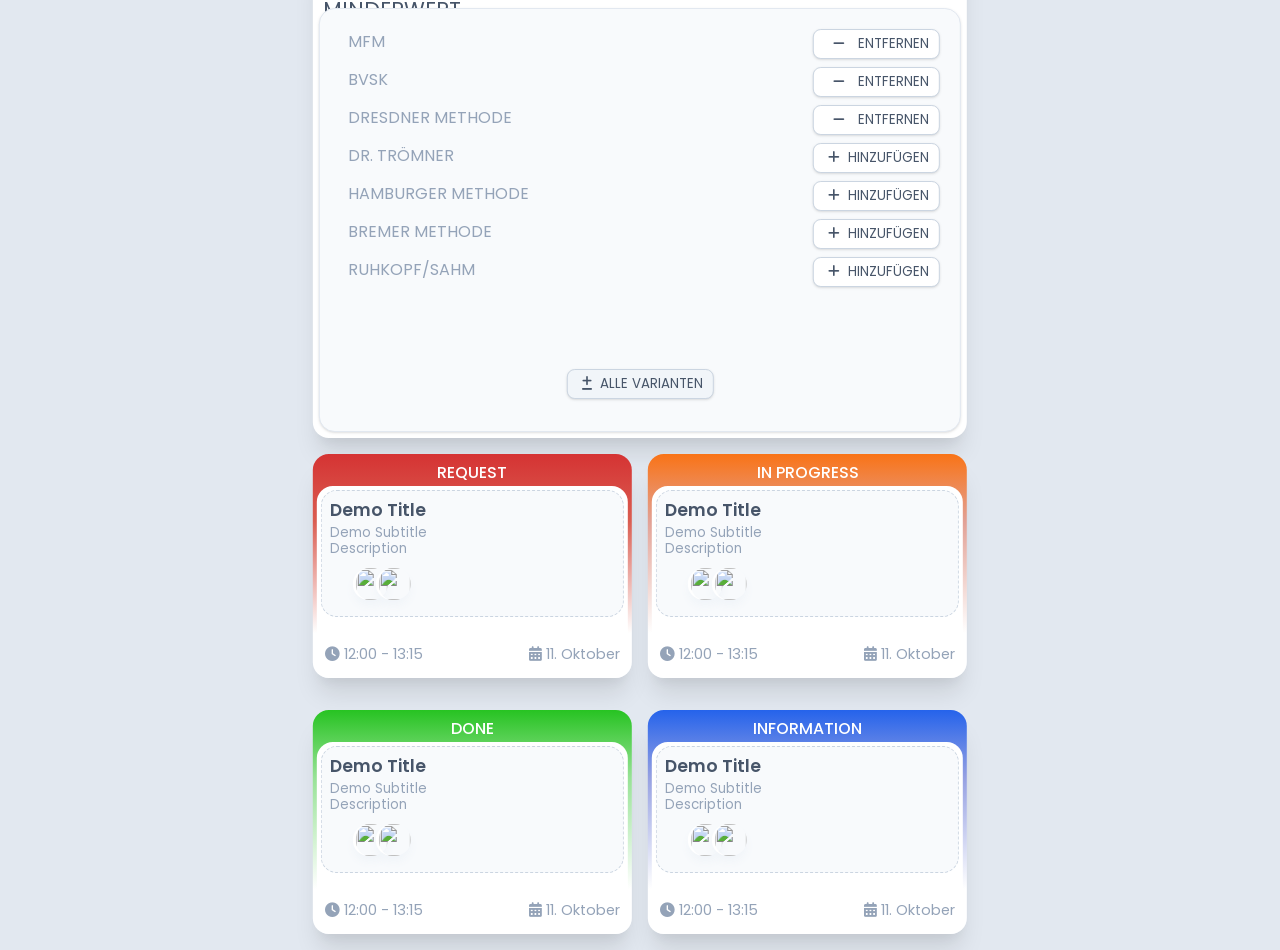
==== commit fd1023e6: "..." ====
--- a/index.html
+++ b/index.html
@@ -17,6 +17,71 @@
             <div>
                 <div class="popup-card gap-1">
                     <div class="popup-card-header">
+                        <div class="popup-card-title-left">Berechnung Minderwert</div>
+                        <div class="popup-card-select-right">
+                            <input type="radio" id="select-calc" name="sel" />
+                            <label class="select-calc" for="select-calc">Berechnung</label>
+
+                            <input type="radio" id="select-preview" name="sel" />
+                            <label class="select-preview" for="select-preview">Vorschau</label>
+
+                            <input type="radio" id="select-settings" name="sel" checked />
+                            <label class="select-settings" for="select-settings">Setup</label>
+                        </div>
+                    </div>
+                    <div class="popup-card-body" data-view="settings">
+                        <ul class="decreasion-types">
+                            <li class="decreasion-types-item">
+                                <div class="item-left">
+                                    MFM
+                                </div>
+                                <button class="item-right" data-val-type="mfm">Entfernen</button>
+                            </li>
+                            <li class="decreasion-types-item">
+                                <div class="item-left">
+                                    BVSK
+                                </div>
+                                <button class="item-right" data-val-type="bvsk">Entfernen</button>
+                            </li>
+                            <li class="decreasion-types-item">
+                                <div class="item-left">
+                                    Dresdner Methode
+                                </div>
+                                <button class="item-right" data-val-type="dd">Entfernen</button>
+                            </li>
+                            <li class="decreasion-types-item">
+                                <div class="item-left">
+                                    Dr. Trömner
+                                </div>
+                                <button class="item-right" data-val-type="troemner">Hinzufügen</button>
+                            </li>
+                            <li class="decreasion-types-item">
+                                <div class="item-left">
+                                    Hamburger Methode
+                                </div>
+                                <button class="item-right" data-val-type="hh">Hinzufügen</button>
+                            </li>
+                            <li class="decreasion-types-item">
+                                <div class="item-left">
+                                    Bremer Methode
+                                </div>
+                                <button class="item-right" data-val-type="hb">Hinzufügen</button>
+                            </li>
+                            <li class="decreasion-types-item">
+                                <div class="item-left">
+                                    Ruhkopf/Sahm
+                                </div>
+                                <button class="item-right" data-val-type="rs">Hinzufügen</button>
+                            </li>
+                        </ul>
+                        <div class="popup-body-footer"> <button class="popup-body-footer-button">Alle
+                                Varianten</button>
+                        </div>
+                    </div>
+                </div>
+
+                <div class="popup-card gap-1" hidden>
+                    <div class="popup-card-header">
                         <div class="popup-card-title-left">History Work</div>
                         <div class="popup-card-select-right">
                             <!-- <nav> -->
@@ -26,7 +91,7 @@
                             <input type="radio" id="x2" name="x" />
                             <label for="x2">7D</label>
 
-                            <input type="radio" id="x3" name="x" checked />
+                            <input type="radio" id="x3" name="x" />
                             <label for="x3">1M</label>
                             <!-- </nav> -->
                         </div>
--- a/style.css
+++ b/style.css
@@ -49,7 +49,7 @@
   -moz-osx-font-smoothing: grayscale;
 }
 
-.center-vh{
+.center-vh {
   position: absolute;
   top: 50%;
   left: 50%;
@@ -83,8 +83,8 @@
   margin: 8px;
 }
 
-.header::before{
-  content: 'Cards';
+.header::before {
+  content: "Cards";
   display: flex;
   justify-content: center;
   align-items: center;
@@ -96,8 +96,8 @@
   text-shadow: 0 20px 25px -5px var(--black10p), 0 10px 10px -5px var(--black4p);
 }
 
-.header::after{
-  content: 'created by Maik';
+.header::after {
+  content: "created by Maik";
   display: flex;
   justify-content: center;
   align-items: center;
@@ -329,6 +329,7 @@
   margin-right: 4px;
   background-color: var(--slate50);
 }
+
 ul.avatar-list {
   position: absolute;
   bottom: 0;
@@ -365,7 +366,7 @@
   box-shadow: 0 3px 3px var(--slate300);
 }
 
-ul.avatar-list li span {
+/* ul.avatar-list li span {
   text-align: center;
   color: var(--slate400);
   display: table;
@@ -386,7 +387,7 @@
 
 ul.avatar-list li span > i:after {
   content: "+";
-}
+} */
 
 .rounded-full {
   border-radius: 9999px;
@@ -441,82 +442,116 @@
   height: 88%;
 }
 
-.popup-card-header{
-  position: relative;
-  display: flex;
-  justify-content:space-between;
+
+.popup-card-header {
+  position: relative;
+  display: flex;
+  justify-content: space-between;
+  top: 0.8rem;
+  padding-left: 0.25rem;
+  padding-right: 0.25rem;
+  height: 2rem;
+}
+
+.popup-card-title-left {
+  position: relative;
+  display: flex;
+  color: var(--slate600);
+  font-family: var(--font-state);
+  font-weight: 400;
+  font-size: 16pt;
+  text-transform: uppercase;
+  height: 1.2rem;
+}
+
+.popup-card-select-right {
+  position: relative;
+  display: flex;
+  background-color: var(--slate100);
+  color: var(--slate600);
+  font-family: var(--font-state);
+  font-weight: 300;
+  font-size: 10pt;
+  text-transform: uppercase;
+  border-radius: 0.8rem;
+  width: fit-content;
+  overflow: hidden;
+  display: flex;
+  flex-direction: row;
+  flex-wrap: no-wrap;
+}
+
+.popup-card-select-right input {
+  display: none;
+}
+
+.popup-card-select-right label {
+  font-family: var(--font-state);
+  font-weight: 300;
+  color: var(--slate400);
+  font-size: 10pt;
+  margin: 1px;
+  padding: 3px 8px;
+  cursor: pointer;
+  transition: all 0.3s;
+}
+
+.popup-card-select-right label:first-of-type {
+  border-radius: 0.8rem 0 0 0.8rem;
+}
+
+.popup-card-select-right label:last-of-type {
+  border-radius: 0 0.8rem 0.8rem 0;
+}
+
+.popup-card-select-right label:hover {
+  margin: 1px;
+  padding: 3px 8px;
+  background: var(--slate200);
+}
+
+.popup-card-select-right input:checked + label {
+  font-family: var(--font-state);
+  font-weight: 300;
+  background: var(--white);
+  color: var(--slate600);
+  margin: 2px;
+  border: 0px solid var(--slate300);
+  box-shadow: 0 20px 25px -5px var(--black10p), 0 10px 10px -5px var(--black4p);
+}
+
+
+.select-calc::before {
+  content: "\f1ec";
+  font-family: "Font Awesome";
+  margin-right: 0.25rem;
+  padding: 2px 4px;
+}
+
+.select-preview::before {
+  content: "\f06e";
+  font-family: "Font Awesome";
+  margin-right: 0.25rem;
+  padding: 2px 4px;
+}
+
+.select-settings::before {
+  content: "\f7d9";
+  font-family: "Font Awesome";
+  margin-right: 0.25rem;
+  padding: 2px 4px;
+}
+
+.popup-body-header {
+  position: relative;
+  display: flex;
+  justify-content: space-between;
   top: 0.8rem;
   padding-left: 1rem;
   padding-right: 1rem;
   height: 2rem;
 }
 
-.popup-card-title-left {
-  position: relative;
-  display: flex;
-  color: var(--slate600);
-  font-family: var(--font-state);
-  font-weight: 400;
-  font-size: 16pt;
-  text-transform: uppercase;
-  height: 1.2rem;
-}
-.popup-card-select-right {
-  position: relative;
-  display: flex;
-  background-color: var(--slate100);
-  color: var(--slate600);
-  font-family: var(--font-state);
-  font-weight: 400;
-  font-size: 12pt;
-  text-transform: uppercase;
-  border-radius: .5rem;
-  width: fit-content;
-  overflow: hidden;
-  display: flex;
-  flex-direction: row;
-  flex-wrap: no-wrap;
-}
-
-
-.popup-card-select-right input{ display: none; }
-
-.popup-card-select-right label{
-  font-family: var(--font-state);
-  font-weight: 300;
-  color: var(--slate400);
-  font-size: 10pt;
-  border-radius: 8px;
-  margin: 2px;
-  padding: 3px 10px;
-  cursor: pointer;
-  transition: all 0.3s;
-}
-
-.popup-card-select-right label:last-of-type{ border-right: 0; }
-
-.popup-card-select-right label:hover{
-  background: var(--slate200);
-}
-.popup-card-select-right input:checked + label{
-  font-family: var(--font-state);
-  font-weight: 400;
-  background: var(--white);
-  color: var(--slate600);
-  border: 1px solid var(--slate300);
-  box-shadow: 0 20px 25px -5px var(--black10p), 0 10px 10px -5px var(--black4p);
-}
-
-.popup-body-header{
-  position: relative;
-  display: flex;
-  justify-content:space-between;
-  top: 0.8rem;
-  padding-left: 1rem;
-  padding-right: 1rem;
-  height: 2rem;
-}
-
 .popup-body-header-left {
   position: relative;
   display: flex;
@@ -543,8 +578,8 @@
   box-shadow: 0 1px 3px 0 var(--black10p), 0 1px 2px -1px var(--black10p);
 }
 
-.popup-body-header-right::before {
-  content: "\2b";
+.popup-body-header-right[data-val-type="mfm"]::before {
+  content: "\f068";
   font-family: "Font Awesome";
   margin-right: 0.25rem;
   padding: 2px 4px;
@@ -558,7 +593,116 @@
   cursor: pointer;
 }
 
-.popup-body-footer{
+ul.decreasion-types {
+  position: relative;
+  height: 2rem;
+  margin-block-start: 1em;
+  margin-block-end: 1em;
+  margin-inline-start: 0px;
+  margin-inline-end: 0px;
+  padding-inline-start: 1.5rem;
+  padding-inline-end: 1.5rem;
+  unicode-bidi: isolate;
+  list-style: none !important;
+}
+
+li.decreasion-types-item {
+  position: relative;
+  display: flex;
+  justify-content: space-between;
+  padding: 4px;
+  width: 100%;
+}
+
+.decreasion-types-item .item-left {
+  position: relative;
+  width: fit-content;
+  display: flex;
+  color: var(--slate400);
+  font-family: var(--font-state);
+  font-weight: 400;
+  font-size: 12pt;
+  text-transform: uppercase;
+  height: 1.2rem;
+}
+
+.decreasion-types-item button.item-right {
+  position: relative;
+  display: flex;
+  border-radius: 8px;
+  padding: 4px 10px;
+  font-family: var(--font-state);
+  font-weight: 400;
+  font-size: 10pt;
+  text-transform: uppercase;
+  background-color: var(--white);
+  color: var(--slate600);
+  border: 1px solid var(--slate300);
+  box-shadow: 0 1px 3px 0 var(--black10p), 0 1px 2px -1px var(--black10p);
+}
+
+.decreasion-types-item button.item-right[data-val-type="mfm"]::before {
+  content: "\f068";
+  font-family: "Font Awesome";
+  margin-right: 0.25rem;
+  padding: 2px 9px;
+}
+
+.decreasion-types-item button.item-right[data-val-type="bvsk"]::before {
+  content: "\f068";
+  font-family: "Font Awesome";
+  margin-right: 0.25rem;
+  padding: 2px 9px;
+}
+
+.decreasion-types-item button.item-right[data-val-type="dd"]::before {
+  content: "\f068";
+  font-family: "Font Awesome";
+  margin-right: 0.25rem;
+  padding: 2px 9px;
+}
+
+.decreasion-types-item button.item-right[data-val-type="troemner"]::before {
+  content: "\2b";
+  font-family: "Font Awesome";
+  margin-right: 0.25rem;
+  padding: 2px 4px;
+}
+
+.decreasion-types-item button.item-right[data-val-type="hh"]::before {
+  content: "\2b";
+  font-family: "Font Awesome";
+  margin-right: 0.25rem;
+  padding: 2px 4px;
+}
+
+.decreasion-types-item button.item-right[data-val-type="hb"]::before {
+  content: "\2b";
+  font-family: "Font Awesome";
+  margin-right: 0.25rem;
+  padding: 2px 4px;
+}
+
+.decreasion-types-item button.item-right[data-val-type="rs"]::before {
+  content: "\2b";
+  font-family: "Font Awesome";
+  margin-right: 0.25rem;
+  padding: 2px 4px;
+}
+
+.decreasion-types-item button.item-right:active {
+  box-shadow: 0 20px 25px -5px var(--black10p), 0 10px 10px -5px var(--black4p);
+}
+
+
+.popup-body-footer-button::before {
+  content: "\e43c";
+  font-family: "Font Awesome";
+  margin-right: 0.25rem;
+  padding: 2px 4px;
+}
+
+.popup-body-footer {
   position: absolute;
   display: flex;
   justify-content: center;
@@ -613,7 +757,6 @@
 
 /* END SCHEDULE POPUP*/
 
-
 /* ANIMATIONS */
 
 .animate-ping {
@@ -622,15 +765,15 @@
   height: 10px;
   width: 10px;
   border-radius: 9999px;
-  animation: ping 1s cubic-bezier(0,0,.2,1) infinite;
+  animation: ping 1s cubic-bezier(0, 0, 0.2, 1) infinite;
 }
 
 @keyframes ping {
-  75%, 100% {
+  75%,
+  100% {
     transform: scale(2);
     opacity: 0;
   }
 }
 
-
-/* END ANIMATIONS */+/* END ANIMATIONS */
